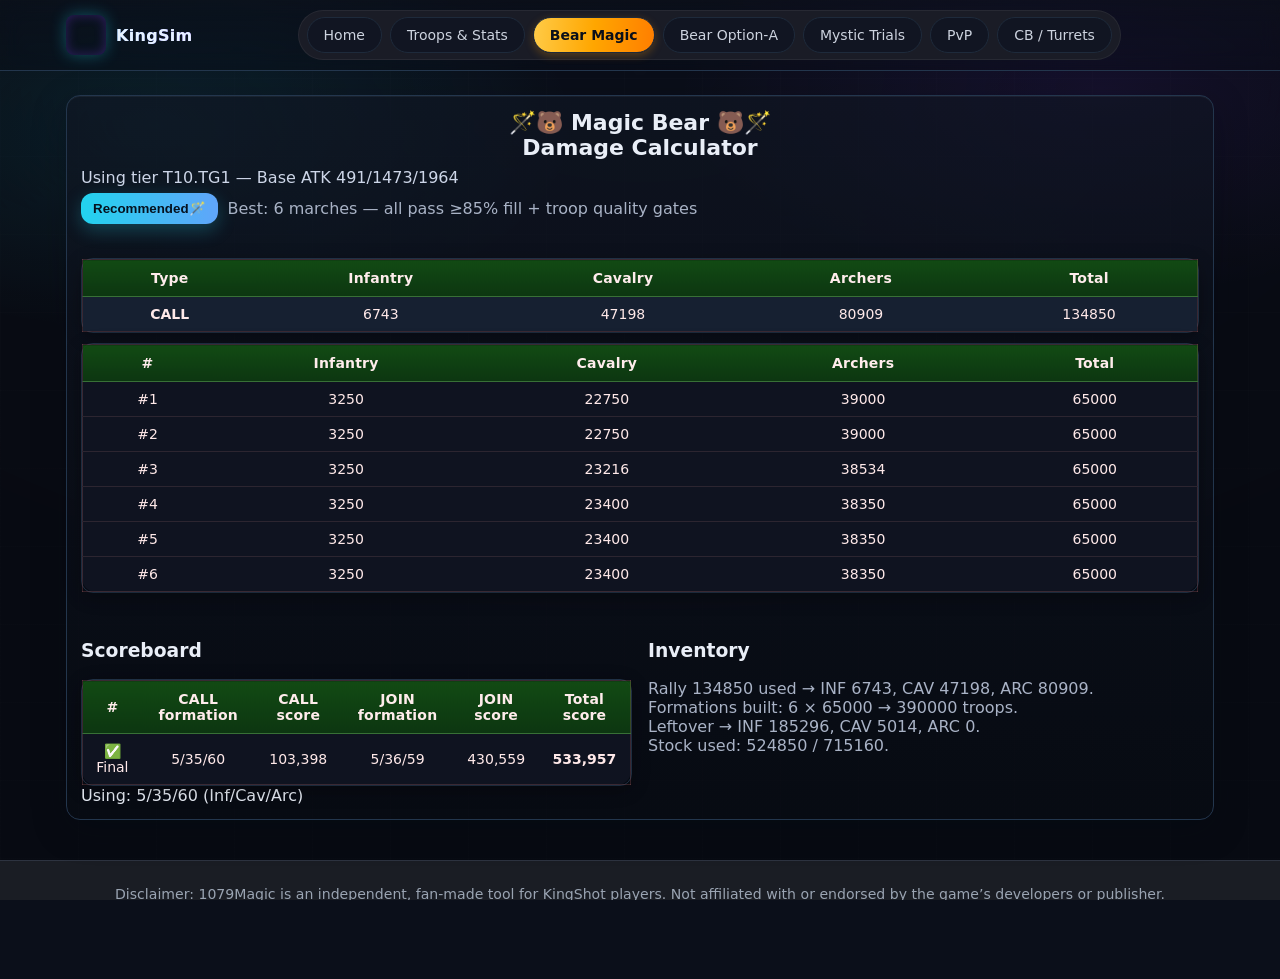
==== magic.html @ 732d382e "Add files via upload" ====
<!DOCTYPE html>
<html lang="en">
<head>
  <meta charset="utf-8" />
  <title>Bear Magic • KingSim</title>
  <meta name="viewport" content="width=device-width, initial-scale=1" />

  <!-- Base then Theme (order matters) -->
  <link rel="stylesheet" href="assets/styles.css" />
  <link rel="stylesheet" href="assets/theme-all.css" />
  <link rel="stylesheet" href="assets/mobile-all.css" />
  <link rel="stylesheet" href="assets/anim-all.css" />

  <script src="assets/fetch-shim.js"></script>


  <!-- Page‑scoped styling for Bear Magic -->
  <style>
    /* ===== Bear Magic page-scoped rules ===== */
    body.magic-page { background: var(--bg); color: var(--ink); }
    .container { max-width: 1180px; margin: 24px auto; padding: 0 16px; }
    .panel { margin-bottom: 16px; }
    .panel.panel-glass { padding: 14px; }

    .h2 { font-size: 22px; font-weight: 800; margin: 0 0 8px; }
    .muted { color: var(--muted); }

    /* --- Brighter tables, better readability --- */
    /* ===== MATCH OPTION‑A TABLE LOOK IN MAGIC ===== */

    /* Main table container */
    #callRallyTable table,
    #joinTableWrap table,
    #scoreboardTableWrap table {
      width: 100%;
      border-collapse: collapse;
      border: 1px solid rgba(255,140,140,0.18);
      border-radius: 14px;
      overflow: auto;
      table-layout: auto;
      box-shadow: 0 4px 18px rgba(0,0,0,.35);
    }

    /* Header row */
    #callRallyTable thead th,
    #joinTableWrap thead th,
    #scoreboardTableWrap thead th {
      text-align: center;
      padding: 10px;
      background: linear-gradient(180deg, rgba(18, 80, 18, 0.9), rgba(12, 60, 14, 0.85));
      color: #ffecec;
      font-weight: 800;
      font-size: 14px;
      letter-spacing: .2px;
      border-bottom: 1px solid rgba(179, 255, 160, 0.25);
    }

    /* Table body rows */
    #callRallyTable tbody td,
    #joinTableWrap tbody td,
    #scoreboardTableWrap tbody td {
      padding: 9px 10px;
      color: #ffe9e9;
      border-bottom: 1px solid rgba(255,160,160,.12);
      font-size: 14px;
    }

    /* Last row border cleanup */
    #callRallyTable tbody tr:last-child td,
    #joinTableWrap tbody tr:last-child td,
    #scoreboardTableWrap tbody tr:last-child td {
      border-bottom: 0;
    }

    /* Mobile adjustments */
    @media (max-width: 640px){
      #callRallyTable table,
      #joinTableWrap table,
      #scoreboardTableWrap table {
        table-layout: fixed;
        width: 100% !important;
      }

      #callRallyTable th, #callRallyTable td,
      #joinTableWrap th, #joinTableWrap td,
      #scoreboardTableWrap th, #scoreboardTableWrap td {
        padding: 6px 8px !important;
        font-size: 12px !important;
        word-wrap: break-word;
      }
    }
    #callRallyTable tbody tr:last-child td,
    #joinTableWrap tbody tr:last-child td,
    #scoreboardTableWrap tbody tr:last-child td { border-bottom: 0; }

    /* --- Desktop layout stays the same: two-column table zones --- */
    .grid-2 { display: grid; grid-template-columns: 1fr 1fr; gap: 16px; }
    @media (max-width: 980px) { .grid-2 { grid-template-columns: 1fr; } }

    /* --- MOBILE FIT: tables must fit the screen --- */
    /* On mobile, let tables truly fit, reduce font slightly, allow tighter cell padding */
    @media (max-width: 640px){
      .magic-page .panel.panel-glass{ padding: 12px; }
      .magic-page #callRallyTable table,
      .magic-page #joinTableWrap table,
      .magic-page #scoreboardTableWrap table{
        table-layout: fixed;     /* equalize columns so it fits */
        width: 100% !important;
      }
      .magic-page #callRallyTable th, .magic-page #callRallyTable td,
      .magic-page #joinTableWrap th, .magic-page #joinTableWrap td,
      .magic-page #scoreboardTableWrap th, .magic-page #scoreboardTableWrap td{
        padding: 6px 8px !important;
        font-size: 12px !important;
        word-wrap: break-word;
      }
    }

    /* --- REORDER on mobile: put "Using tier… + Recommended + No marches…" BELOW tables --- */
    /* We wrap the three logical blocks with ids: bm_topinfo, bm_tables, bm_bottom */
    .bm-flow { display: grid; gap: 14px; }
    @media (min-width: 981px){
      /* desktop — keep original order: topinfo → tables → bottom group */
      .bm-topinfo{ order: 1; }
      .bm-tables { order: 2; }
      .bm-bottom { order: 3; }
    }
    @media (max-width: 640px){
      /* mobile — place tables first, then info, then bottom group */
      .bm-tables { order: 1; }
      .bm-topinfo{ order: 2; }
      .bm-bottom { order: 3; }
    }

    /* --- Make the "Recommended" button look like primary compact if not already --- */
    #btnUseRecommended.btn, #btnUseRecommended{
      background: linear-gradient(90deg,#22d3ee,#60a5fa);
      color:#05121f; border:0; font-weight:600; padding:8px 12px; border-radius:12px;
      box-shadow:0 6px 18px rgba(34,211,238,.25);
      display:inline-flex; align-items:center; gap:8px;
    }
    #btnUseRecommended:hover{ filter:brightness(1.05); transform: translateY(-1px); }
    #btnUseRecommended:active{ transform: translateY(0); }

    /* subtle emphasis lines */
    .magic-subtle{ color:#cdd6e8; }
  </style>
</head>

<!-- Add page class for scoping -->
<body class="magic-page fx-preload">

  <!-- NAV -->
  <div class="nav">
    <div class="nav-inner">
      <a class="brand" href="index.html" aria-label="KingSim Home">
        <span class="brand-badge"></span>KingSim
      </a>
      <div class="nav-links">
        <a href="index.html">Home</a>
        <a href="troops.html">Troops &amp; Stats</a>
        <a href="magic.html" data-tab="magic" onclick="window.runBearMagic && window.runBearMagic();">Bear Magic</a>
        <a href="optiona.html">Bear Option‑A</a>
        <a href="mystic.html">Mystic Trials</a>
        <a href="pvp.html">PvP</a>
        <a href="cb.html">CB / Turrets</a>
      </div>
      <!-- mobile-only CTA cluster; hidden on desktop via your theme CSS -->
      <div class="nav-ctas">
        <a class="btn-primary--compact" href="troops.html">Add Troops</a>
        <!-- .nav-toggle is injected by theme-all.js on mobile -->
      </div>
    </div>
  </div>

  <div class="container">
    <section class="panel panel-glass fx-enter;">
        <h2 class="h2" style="text-align: center;">🪄🐻 Magic Bear 🐻🪄<br>Damage Calculator</h2>
        <span id="bm_status" class="muted">Loading…</span>


      <!-- Hidden inputs & validation nodes that app1.js expects -->
      <div id="bm_hidden_host" style="display:none">
        <!-- (unchanged: all your hidden inputs/selects go here) -->
        <input id="inf_atk" value="481.6" /><div id="err_inf_atk"></div>
        <input id="inf_let" value="284.4" /><div id="err_inf_let"></div>
        <input id="cav_atk" value="501.3" /><div id="err_cav_atk"></div>
        <input id="cav_let" value="325.4" /><div id="err_cav_let"></div>
        <input id="arc_atk" value="509.9" /><div id="err_arc_atk"></div>
        <input id="arc_let" value="479.7" /><div id="err_arc_let"></div>

        <select id="troopTier">
          <option value="T6">T6</option><option value="T9">T9</option><option value="T10">T10</option>
          <option value="T10.TG1" selected>T10.TG1</option><option value="T10.TG2">T10.TG2</option>
          <option value="T10.TG3">T10.TG3</option><option value="T10.TG4">T10.TG4</option><option value="T10.TG5">T10.TG5</option>
        </select>
        <div id="err_troopTier"></div>

        <input id="stockInf" value="211539" /><div id="err_stockInf"></div>
        <input id="stockCav" value="191128" /><div id="err_stockCav"></div>
        <input id="stockArc" value="312493" /><div id="err_stockArc"></div>

        <input id="rallySize" value="134850" /><div id="err_rallySize"></div>
        <input id="marchSize" value="65000" /><div id="err_marchSize"></div>
        <input id="numFormations" value="6" /><div id="err_numFormations"></div>

        <div id="validationSummary"></div>
        <ul id="validationList"></ul>
        <div id="bm_auto_hidden_stash"></div>
      </div>

      <!-- ===== MAGIC CONTENT FLOW ===== -->
      <div class="bm-flow">

        <!-- (A) TOP INFO (we’ll move this under tables on mobile via CSS order) -->
        <div id="bm_topinfo" class="bm-topinfo">
          <div class="magic-subtle" id="selectedTierNote" style="margin-bottom:6px">
            <!-- e.g., Using tier T10.TG2 — Base ATK 515/1546/2062 -->
          </div>
          <div style="display:flex; gap:10px; align-items:center; flex-wrap:wrap">
            <button id="btnUseRecommended" class="btn" type="button">Recommended🪄</button>
            <div id="recommendedDisplay" class="muted"></div>
          </div>
          <div id="bm_qualityNote" class="muted" style="margin-top:6px">
            <!-- e.g., No marches pass quality gates — showing 6 as entered -->
          </div>
        </div>

        <!-- (B) TABLES (call / join) -->
        <div id="bm_tables" class="bm-tables">
          <div class="grid" style="margin-top:14px">
            <div>
              <div id="callRallyTable" class="table-glass" style="margin-top:10px"></div>
              <div id="joinTableWrap" class="table-glass" style="margin-top:10px"></div>
            </div>
          </div>
        </div>

        <!-- (C) BOTTOM (scoreboard + inventory) -->
        <div id="bm_bottom" class="bm-bottom">
          <div class="grid-2" style="margin-top:14px">
            <div>
              <h3>Scoreboard</h3>
              <div id="scoreboardTableWrap" class="table-glass"></div>
            </div>
            <div>
              <h3>Inventory</h3>
              <div id="inventoryReadout" class="muted" style="white-space:pre-line"></div>
            </div>
          </div>
        </div>

      </div>
      <!-- ===== end MAGIC CONTENT FLOW ===== -->

      <input id="hiddenLastMode" type="hidden" value="magic12" />
      <input id="hiddenBestFractions" type="hidden" value="" />
    </section>
  </div>

  <!-- Engines + state loader -->
  <script src="app1.js"></script>
  <script src="assets/state-sync.js"></script>

  <!-- Self-healing & autorun (unchanged logic) -->
  <script>
    (function(){
      'use strict';
      const INPUT_IDS = ['inf_atk','inf_let','cav_atk','cav_let','arc_atk','arc_let',
        'troopTier','stockInf','stockCav','stockArc','rallySize','marchSize','numFormations'];
      const VALIDATION_IDS = ['validationSummary','validationList',
        'err_inf_atk','err_inf_let','err_cav_atk','err_cav_let','err_arc_atk','err_arc_let',
        'err_troopTier','err_stockInf','err_stockCav','err_stockArc','err_rallySize','err_marchSize','err_numFormations'];
      const VISIBLE_IDS = ['selectedTierNote','fractionReadout','callRallyTable','recommendedDisplay',
        'joinTableWrap','scoreboardTableWrap','inventoryReadout','bm_qualityNote',
        'hiddenLastMode','hiddenBestFractions','btnUseRecommended'];

      function ensureHost(){
        let host = document.getElementById('bm_hidden_host');
        if (!host){ host = document.createElement('div'); host.id='bm_hidden_host'; host.style.display='none'; document.body.appendChild(host); }
        let stash = document.getElementById('bm_auto_hidden_stash');
        if (!stash){ stash = document.createElement('div'); stash.id='bm_auto_hidden_stash'; stash.style.display='none'; host.appendChild(stash); }
        return { stash };
      }
      function createHiddenInput(id){ const el = document.createElement('input'); el.type='text'; el.id=id; el.style.display='none'; return el; }
      function createVisibleContainer(id){ const el = document.createElement('div'); el.id=id; return el; }

      // Self‑healing getElementById
      (function installSelfHealingGetEl(){
        const orig = document.getElementById.bind(document);
        const { stash } = ensureHost();
        document.getElementById = function(id){
          let el = orig(id);
          if (!el){
            if (VISIBLE_IDS.includes(id)) {
              el = createVisibleContainer(id);
              (document.querySelector('.container .panel') || document.body).appendChild(el);
            } else {
              if (id === 'troopTier') {
                const sel = document.createElement('select'); sel.id=id; sel.style.display='none';
                ['T6','T9','T10','T10.TG1','T10.TG2','T10.TG3','T10.TG4','T10.TG5'].forEach(v=>{
                  const o=document.createElement('option'); o.value=v; o.textContent=v; if(v==='T10.TG1') o.selected=true; sel.appendChild(o);
                });
                el = sel;
              } else {
                el = createHiddenInput(id);
              }
              stash.appendChild(el);
            }
          }
          return el;
        };
      })();

      function run(){
        const s = document.getElementById('bm_status');
        try{
          const { stash } = ensureHost();
          [...INPUT_IDS, ...VALIDATION_IDS].forEach(id=>{
            if (!document.getElementById(id)) stash.appendChild(createHiddenInput(id));
          });
          VISIBLE_IDS.forEach(id=>{
            if (!document.getElementById(id)) {
              (document.querySelector('.container .panel') || document.body)
                .appendChild(createVisibleContainer(id));
          }});

          // Load Troops & Stats
          if (window.KingState && typeof KingState.load === 'function') KingState.load();

          // Initialize & compute
          if (window.Magic && typeof Magic.init === 'function') Magic.init();
          if (window.Magic && typeof Magic.compute === 'function') Magic.compute('magic12');

          if (s){ s.textContent=''; s.className=''; }
        }catch(err){
          console.error('[Bear Magic] failed:', err);
          if (s){ s.textContent = 'Error: ' + (err?.message||err); s.style.color='#ef4444'; }
        }
      }

      if (document.readyState === 'loading') document.addEventListener('DOMContentLoaded', run);
      else run();
      window.runBearMagic = run;
    })();
  </script>




  <!-- GLOBAL JS -->
  <script src="assets/theme-all.js"></script>
  <script src="assets/anim-all.js"></script>
  <script src="assets/mobile-all.js"></script>
  <script src="assets/state-sync.js"></script>

  <!-- PAGE-SPECIFIC JS -->
  <script src="assets/magic.js"></script>
  <!-- FOOTER AUTO-INSERT -->
  <script src="assets/footer.js"></script>
</body>
</html>
---- assets/styles.css ----
:root{
  --bg:#0b0e15;
  --panel:#121826cc;
  --text:#e8eaed;
  --muted:#a8b3c7;
  --accent:#22d3ee;
  --accent2:#7c3aed;
  --border:#243244;
  --ok:#10b981;
  --danger:#ef4444;

  /* form controls */
  --field-bg:#0f172a;
  --field-bd:#243244;
  --field-bd-focus:#2f435c;
}

*{ box-sizing:border-box }

html,body{ height:100% }
body{
  margin:0;
  font-family: ui-sans-serif,system-ui,-apple-system,Segoe UI,Roboto,Helvetica,Arial;
  color:var(--text);
  background:
   radial-gradient(1200px 600px at 15% -10%, #111b2a 0%, transparent 60%),
   radial-gradient(900px 500px at 110% 10%, #0d0b1a 0%, transparent 60%),
   linear-gradient(180deg, #070910 0%, #0b0e15 100%);
  overflow-x:hidden;
}

a{ color: var(--accent); text-decoration:none }
a:hover{ filter:brightness(1.08) }

.nav{ position: sticky; top:0; z-index:50; backdrop-filter: blur(8px);
  background: linear-gradient(180deg,#0f1420cc,#0b0e15cc); border-bottom:1px solid #1e2a3b; }
.nav-inner{ max-width:1260px; margin:auto; padding:12px 16px; display:flex; align-items:center; gap:16px }
.brand{ display:flex; align-items:center; gap:12px; font-weight:800; letter-spacing:.3px;
  background: linear-gradient(90deg, #22d3ee 0%, #7c3aed 100%); -webkit-background-clip: text; background-clip:text; color:transparent; }
.brand-badge{ width:34px; height:34px; border-radius:8px;
  background: radial-gradient(240% 140% at 10% 20%, #22d3ee, #7c3aed 60%, #0ea5e9);
  box-shadow: 0 0 16px #22d3ee55, inset 0 0 12px #7c3aed55; }
.nav-links{ display:flex; gap:12px; flex-wrap:wrap; }
.nav-links a{ color:#c8d0dd; padding:8px 12px; border-radius:8px; border:1px solid #1e2a3b; background:#0d1220aa; }
.nav-links a:hover{ border-color:#2d3c52; color:#ffffff }

.container{ max-width:1260px; margin:auto; padding:18px 16px 60px }
.panel{
  background: var(--panel);
  border:1px solid var(--border);
  border-radius:14px;
  box-shadow: 0 4px 40px rgba(34,211,238,.05), inset 0 1px 0 rgba(255,255,255,.04);
  padding:22px; margin-bottom:22px;
}

.h2{ font-size:1.35rem; margin:0 0 12px 0 }
.grid-2{ display:grid; grid-template-columns:1fr 1fr; gap:18px }
.grid-3{ display:grid; grid-template-columns:repeat(3, 1fr); gap:18px }
@media (max-width:880px){ .grid-2, .grid-3{ grid-template-columns:1fr } }

/* Pretty inputs across the site */
label{ display:block; color:var(--muted); margin:6px 0 6px }
input, select, textarea{
  width:100%; padding:11px 12px; border-radius:10px;
  border:1px solid var(--field-bd); background:var(--field-bg); color:var(--text);
  font-size:15px; outline:none; transition: border-color .15s, box-shadow .15s, background .15s;
}
input:focus, select:focus, textarea:focus{
  border-color:var(--field-bd-focus);
  box-shadow: 0 0 0 3px rgba(34,211,238,.12);
  background: #111b2f;
}

.btn{ padding:10px 14px; border-radius:10px; border:1px solid #2a3750; background:#0f172a; color:#c7d0df; cursor:pointer }
.btn:hover{ border-color:#334764; color:#e5ecf7 }
.btn-ok{ background:linear-gradient(90deg,#059669,#10b981); border:0; color:white }
.btn-ok:hover{ filter:brightness(1.05) }

/* Simple table */
table{ width:100%; border-collapse:collapse; background:#0f1320; border:1px solid #223046; border-radius:10px; overflow:hidden }
th,td{ padding:10px 12px; border-bottom:1px solid #223046; text-align:center }
th:first-child, td:first-child{ text-align:center }
tr:last-child td{ border-bottom:0 }

/* Hide Option‑A plot (functionality stays) when present */
#ternaryPlot{ display:none !important; }

/* Small success/info badges */
.badge-done{ color:#10b981; font-weight:700 }
.badge-info{ color:#93c5fd; font-weight:700 }

/* ==========================================
   LEGACY NEUTRALIZER for hero (final override)
   - prevents floats/widths/positions from older CSS
   ========================================== */
@media (min-width: 1100px){
  /* kill legacy floats/positions that can shove things around */
  .scene-hero .hero-left,
  .scene-hero .hero-center,
  .scene-hero .hero-right,
  .scene-hero .headline,
  .scene-hero .stats,
  .scene-hero .glass-slab{
    float: none !important;
    position: static !important;
    max-width: none !important;
    margin-left: 0 !important;
    margin-right: 0 !important;
  }

  /* if an old flex rule centered the middle area, neutralize it */
  .scene-hero .hero-center{ display: block !important; }

  /* make sure the hero grid itself controls spacing */
  .scene-hero .hero-grid{
    margin: 0 auto !important;
    padding: 0 16px !important;   /* keep your 1180 rail gutters */
    max-width: 1180px !important;
    box-sizing: border-box !important;
  }
}


/* =========================================================
   Header neutralizer (prevents legacy layout from interfering)
   ========================================================= */

/* Prevent old floats/inline or margins changing header controls */
.nav .nav-inner .nav-ctas,
.nav .nav-inner .nav-ctas a.btn-primary--compact,
.nav .nav-toggle{
  float: none !important;
  position: static !important;
  margin: 0 !important;
}

/* Header neutralizer: prevent legacy floats/margins from fighting the cluster */
.nav .nav-inner .nav-ctas,
.nav .nav-inner .nav-ctas a.btn-primary--compact,
.nav .nav-inner .nav-ctas .nav-toggle{
  float:none !important;
  position:static !important;
  margin:0 !important;
}

/* Stop legacy Troops header rules from centering the cluster */
@media (max-width:640px){
  .nav .nav-inner{ justify-content: flex-start !important; }
  .nav .nav-ctas{ margin-left: auto !important; }
}
---- assets/theme-all.css ----
/* ===== KINGSim Shared Theme (all pages) ===== */
:root{
  --bg:#0b0f1a;
  --ink:#e9eef7;
  --muted:#a9b3c6;
  --line:#223148;
  --silver-top:#f1f3f6; --silver-mid:#a6a9af; --silver-bot:#5f636a;
  --gold-top:#ffcb47; --gold-mid:#ffa600; --gold-bot:#ff7e00;
}

/* Background layers – darkened by ~20% */
.bg{ position:fixed; inset:0; z-index:-3; pointer-events:none }
.bg.bg-image{
  background-image:url("https://png.pngtree.com/thumb_back/fw800/background/20250916/pngtree-futuristic-ai-technology-background-with-machine-learning-visualization-and-robotic-design-image_19364985.webp");
  background-size:cover; background-position:center;
  filter: brightness(0.65) saturate(1.05) contrast(1.03);
  opacity:.50;
  mix-blend-mode: normal;
}

/* Metallic headings */
.silver{
  background: linear-gradient(to bottom,var(--silver-top),var(--silver-mid),var(--silver-bot));
  -webkit-background-clip:text; background-clip:text; color:transparent;
}
.gold{
  background: linear-gradient(to bottom,var(--gold-top),var(--gold-mid),var(--gold-bot));
  -webkit-background-clip:text; background-clip:text; color:transparent;
}

/* Glass panel baseline */
.panel-glass{
  background: linear-gradient(180deg, rgba(16,22,35,.64), rgba(9,12,20,.58));
  border:1px solid #23364d; border-radius:14px;
  box-shadow: 0 10px 34px rgba(4,10,18,.28), inset 0 1px 0 rgba(255,255,255,.05);
}

/* NAV + pill links */
.nav{
  backdrop-filter: blur(10px) saturate(120%);
  background: linear-gradient(180deg, rgba(12,16,26,.55), rgba(9,12,20,.40));
  border-bottom:1px solid #23364d;
}
.nav .nav-inner{ max-width:1180px; margin:auto; padding:10px 16px; display:flex; align-items:center; gap:16px }
.nav .brand{ display:flex; align-items:center; gap:10px; font-weight:800; color:#e6f2ff; text-decoration:none }
.nav .brand-badge{ 
  width:40px; 
  height:40px; 
  border-radius:8px; 
  background: url("C:\\Users\\hadzisejdice\\Downloads\\1079future-main\\signiture.jpg") center/cover no-repeat;
  box-shadow: radial-gradient(160% 140% at 20% 20%, #22d3ee, #7c3aed 60%, #60a5fa) 
}
.nav .nav-links{
  background:#1a1c26;
  border:1px solid rgba(255,255,255,.06);
  border-radius:40px;
  padding:6px 8px;
  display:flex; gap:6px; flex-wrap:wrap;
}
.nav .nav-links a{
  padding:9px 18px; border-radius:28px; font-size:14px; color:#cdd3df; text-decoration:none;
  transition: color .12s ease, background-color .12s ease, border-color .12s ease, box-shadow .12s ease;
  position:relative; overflow:hidden;
}
.nav .nav-links a:hover{ color:#fff }
.nav .nav-links a.is-active{
  background: linear-gradient(95deg,#ffcb47,#ffa600,#ff7e00);
  color:#0a0f1a; font-weight:800; box-shadow:0 3px 8px rgba(255,157,0,.25);
}

/* Buttons (instant hover) */
.btn-ok,.btn-primary{
  padding:8px 20px; border-radius:12px; border:0;
  background: linear-gradient(90deg,#22d3ee,#60a5fa); color:#05121f; font-weight:600; text-decoration:none;
  box-shadow:0 6px 18px rgba(34,211,238,.25);
  transition: filter .12s ease, box-shadow .12s ease;
  position:relative; overflow:hidden;
}
.btn,.btn-secondary,.btn-outline{
  padding:6px 20px; border-radius:12px; background:#0c1424cc; color:#dce8fb; text-decoration:none;
  border:1px solid #2a3f5a; transition: color .12s ease, border-color .12s ease, box-shadow .12s ease;
  position:relative; overflow:hidden;
}
.btn-primary:hover{ filter:brightness(1.15) }
.btn-secondary:hover,.btn-outline:hover{ border-color:#3b5f86; color:#fff }

/* Tables baseline */
.table-glass{
  background:linear-gradient(180deg, rgba(12,18,30,.35), rgba(10,16,28,.30));
  border:1px solid #23364d; border-radius:12px;
}

/* Ripple */
.ripple { position:absolute; border-radius:50%; transform:scale(0); background: rgba(255,255,255,.35); pointer-events:none; animation: ripple .6s ease-out forwards; mix-blend-mode: screen }
@keyframes ripple { to { transform: scale(12); opacity:0 } }

/* --- Site‑wide Background Layers --- */
.site-bg, .site-bg > span{
  position: fixed;
  inset: 0;
  z-index: -3;
  pointer-events: none;
}

/* Base image (global) */
.site-bg .bg-image{
  background-image:url("https://png.pngtree.com/thumb_back/fw800/background/20250916/pngtree-futuristic-ai-technology-background-with-machine-learning-visualization-and-robotic-design-image_19364985.webp");
  background-size: cover;
  background-position: center;
  filter: brightness(0.65) saturate(1.05) contrast(1.03);
  opacity: .50;
}

/* Aurora layer */
.site-bg .fx-aurora{
  mix-blend-mode: screen;
  background:
    radial-gradient(55vw 38vh at 12% 14%, rgba(34,211,238,.12), transparent 60%),
    radial-gradient(55vw 38vh at 86% 10%, rgba(124,58,237,.12), transparent 60%);
  animation: aurora 18s ease-in-out infinite alternate;
  z-index: -2;
}

/* Fine grid */
.site-bg .fx-grid{
  z-index:-1;
  background-image:
    linear-gradient(rgba(255,255,255,.035) 1px, transparent 1px),
    linear-gradient(90deg, rgba(255,255,255,.035) 1px, transparent 1px);
  background-size: 78px 78px, 78px 78px;
  opacity: .28;
}

/* Soft vignette */
.site-bg .fx-vignette{
  z-index:-1;
  background: radial-gradient(1200px 640px at 50% 8%, rgba(0,0,0,.00), rgba(0,0,0,.22) 55%, rgba(0,0,0,.30) 100%);
}

@media (prefers-reduced-motion: reduce){
  .site-bg .fx-aurora{ animation:none !important; }
}
@keyframes aurora{ 0%{transform:translateY(0)} 100%{transform:translateY(-2vh)} }

/* ===== Adaptive nav (toggle on the right) ===== */
.nav{ z-index:100; }

.nav-toggle{
  display:none; align-items:center; justify-content:center; gap:6px;
  height:38px; padding:0 10px; margin-left:8px;
  border-radius:10px; border:1px solid #2a3f5a; background:#0c1424cc; color:#dce8fb;
}

/* Phones show toggle */
@media (max-width:640px){ .nav-toggle{ display:inline-flex; } }

/* Desktop: inline pills */
@media (min-width: 641px){
  .nav .nav-links{
    display:flex; gap:8px; flex-wrap:wrap; align-items:center; justify-content: center;
    background:#1a1c26; border:1px solid rgba(255,255,255,.06);
    border-radius:40px; padding:6px 8px; margin:0 auto;
  }
  .nav .nav-links a{ padding:9px 16px; border-radius:28px; font-size:14px; }
  .nav-toggle{ margin-left:auto }
}

/* Phones: popover nav */
@media (max-width: 640px){
  .nav .nav-links{
    position:absolute;
    left:12px; right:12px;
    top: calc((var(--navH, 56px)) + 6px);
    display:grid; grid-template-columns: repeat(auto-fit, minmax(120px, 1fr));
    gap:8px; padding:10px;
    border-radius:16px;
    background: linear-gradient(180deg, rgba(16,22,35,.90), rgba(9,12,20,.90));
    border:1px solid #23364d;
    box-shadow: 0 18px 50px rgba(0,0,0,.35), 0 2px 0 rgba(255,255,255,.06) inset;
    backdrop-filter: blur(12px) saturate(120%);
    max-height: 52vh;
    overflow-y:auto;
    transform: scale(.98) translateY(-4px);
    opacity:0; pointer-events:none; visibility:hidden;
    transition: transform .16s ease, opacity .16s ease, visibility .16s linear;
  }
  .nav .nav-links.is-open{
    transform: scale(1) translateY(0);
    opacity:1; pointer-events:auto; visibility:visible;
  }
  .nav .nav-links a{ padding:10px 12px; border-radius:24px; font-size:14px; text-align:center; }
  body.nav-open .site-bg{ filter:brightness(.92); }
}

/* Narrow devices */
@media (max-width:360px){
  .nav .nav-links{ grid-template-columns:1fr 1fr; }
  .nav .nav-links a{ font-size:13px; padding:9px 10px; }
}

/* First‑load pulse for menu toggle */
body.fx-ready:not(.nav-seen) .nav-toggle{
  box-shadow: 0 0 0 0 rgba(255,165,0,.35);
  animation: pulseGlow 1.8s ease-out 2;
}
@keyframes pulseGlow{
  0%{ box-shadow:0 0 0 0 rgba(255,165,0,.35) }
  70%{ box-shadow:0 0 0 12px rgba(255,165,0,0) }
  100%{ box-shadow:0 0 0 0 rgba(255,165,0,0) }
}

/* Header layout */
.nav .nav-inner{ display:flex; align-items:center; gap:12px; }
@media (min-width:641px){
  .nav .nav-links{ margin:0 auto; }
  .nav-toggle{ margin-left:auto; position:static; transform:none; }
}

/* Phones: toggle positioned absolutely */
.nav{ position:relative }
@media (max-width: 640px){
  .nav-toggle{
    position:absolute; right:12px; top:50%; transform:translateY(-50%);
    margin:0 !important; z-index:2;
  }
  .nav .brand{ padding-right:2px; }
  .nav .nav-links{ margin:0 auto; }
}

/* Desktop: centered pills */
@media (min-width:641px){
  .nav .nav-inner{ display:flex; align-items:center; gap:12px; }
  .nav .nav-links{ margin:0 auto; }
  .nav-toggle{ margin-left:auto; position:static; transform:none; }
}

/* Header CTA compact */
.btn-primary--compact{
  background: linear-gradient(90deg,#22d3ee,#60a5fa);
  color:#05121f;
  border:0;
  font-weight:600;
  padding:8px 12px;
  border-radius:12px;
  box-shadow:0 6px 18px rgba(34,211,238,.25);
  display:inline-block;
  width:auto;
  transition: filter .12s ease, box-shadow .12s ease, transform .12s ease;
}
.btn-primary--compact:hover{ filter:brightness(1.05); transform:translateY(-1px); }
.btn-primary--compact:active{ transform:translateY(0); }

/* CTA alignment */
.nav .nav-inner .nav-ctas,
.nav .nav-inner .nav-ctas a.btn-primary--compact,
.nav .nav-inner .nav-ctas .nav-toggle{
  height:38px; line-height:38px; display:inline-flex; align-items:center; justify-content:center;
  padding:0 12px; border-radius:10px; font-size:14px; font-weight:800; box-sizing:border-box; margin:0;
}
.nav .nav-inner .nav-ctas .nav-toggle svg{
  width:18px; height:18px; flex:0 0 18px; margin-right:6px;
}
.nav .nav-inner .nav-ctas .nav-toggle .label{ font-size:14px; line-height:1; }
.nav .nav-inner .nav-ctas a.btn-primary--compact + .nav-toggle,
.nav .nav-inner .nav-toggle + a.btn-primary--compact{
  margin-left:8px;
}

/* Optional equal width */
.nav .nav-inner .nav-ctas a.btn-primary--compact,
.nav .nav-inner .nav-ctas .nav-toggle{
  min-width:112px;
}

/* Mobile : show cluster */
@media (max-width:640px){
  .nav .nav-inner .nav-ctas{
    display:flex !important;
    align-items:center !important;
    gap:8px !important;
    margin-left:auto !important;
  }
}
@media (min-width:641px){
  .nav .nav-inner .nav-ctas{ display:none !important; }
  .nav .nav-toggle{ display:none !important; }
}

/* Cleanup legacy floats */
.nav .nav-inner .nav-ctas,
.nav .nav-inner .nav-ctas a.btn-primary--compact,
.nav .nav-inner .nav-ctas .nav-toggle{
  float:none !important; position:static !important; margin:0 !important;
}

/* === FINAL mobile overrides === */
@media (max-width:640px){
  .nav-toggle{
    position:static !important; right:auto !important; top:auto !important; transform:none !important;
  }
  .nav .nav-inner{ justify-content:flex-start !important; padding-inline:12px !important; }
  .nav .nav-links{ flex:1 1 auto !important; min-width:0 !important; }
}

/* Desktop hide cluster */
@media (min-width:641px){
  .nav .nav-inner .nav-ctas{ display:none !important; }
  .nav .nav-toggle{ display:none !important; }
}

/* Defensive scroll guards */
html, body{ overflow-x:hidden; }
.panel.panel-glass, .feature-strip, .feature.card{ box-sizing:border-box; }

/* ===== FINAL PATCH: Mobile Menu Position Fix ===== */
@media (max-width: 640px){

  /* Reset ALL broken legacy rules */
  .nav-toggle {
    position: static !important;
    right: 0 !important;
    left: auto !important;
    top: auto !important;
    transform: none !important;
    margin: 0 !important;
  }

  .nav .nav-inner {
    display: flex !important;
    align-items: center !important;
    justify-content: space-between !important;
    padding: 8px 12px !important;
  }

  /* Brand on left, pills hidden, cluster on right */
  .nav .brand { flex: 0 0 auto !important; }

  /* Force nav-ctas to right side */
  .nav .nav-ctas {
    display: flex !important;
    flex-direction: row !important;
    align-items: center !important;
    gap: 8px !important;
    margin-left: auto !important;
    margin-right: 0 !important;
    flex-shrink: 0 !important;
    order: 2 !important;
  }

  /* Pills row stays centered logically but collapses on mobile */
  .nav .nav-links {
    flex: 1 1 auto !important;
    min-width: 0;
    order: 1 !important;
  }
}

/* Desktop/tablet: hide Add Troops/cluster */
@media (min-width: 641px){
  .nav .nav-ctas {
    display: none !important;
  }
}

/* Scroll Button */
.scroll-helper {
  position: fixed;
  right: 28px;
  bottom: 28px;
  padding: 12px 18px;
  background: rgba(0,0,0,0.65);
  color: #7dd3fc;
  border: 1px solid #234;
  border-radius: 10px;
  font-size: 18px;
  z-index: 9999;
  cursor: pointer;
  user-select: none;
  transition: background .25s ease, color .25s ease, transform .2s ease;
}

.scroll-helper:hover {
  background: rgba(0,0,0,0.85);
  color: #a5f3fc;
  transform: translateY(-2px);
}

.scroll-helper .scroll-arrows {
  display: block;
  font-size: 26px;
  text-align: center;
  line-height: 20px;
  margin-top: 3px;
}

/* Remove old scroll-hint system if present */
.scroll-hint,
.scroll-hint.is-up,
.scroll-hint .arrow {
  display: none !important;
}

.page-optiona .container {
    max-width: 1180px !important;
    margin: 0 auto !important;
    padding: 0 16px !important;
}


.container {
    max-width: 1180px !important;
    margin-left: auto !important;
    margin-right: auto !important;
    padding-left: 16px !important;
    padding-right: 16px !important;
}
---- assets/mobile-all.css ----
/* assets/mobile-all.css — mobile-first compaction & usability tweaks */

/* Base: small screens first (applies up to 820px) */
@media (max-width: 820px){
  /* Body baseline */
  :root{
    --padX: 12px;
    --gapS: 10px;
    --gapM: 12px;
    --fieldH: 38px;
    --radius: 10px;
  }
  body{ background: var(--bg); color: var(--ink); scroll-behavior:smooth; }

  /* Container & panels */
  .container{ max-width: 100%; padding: 0 var(--padX); margin: 18px auto; }
  .panel{ margin-bottom: var(--gapM); }
  .panel.panel-glass{ padding: 12px; border-radius: var(--radius); }

  /* Headings & text */
  .h2{ font-size: 18px; margin: 0 0 6px; }
  h3{ font-size: 16px; margin: 4px 0 6px; }
  h4{ font-size: 14px; margin: 4px 0; }
  .muted{ font-size: 13px; }

  /* Nav: sticky, scrollable pills, compact gap */
  .nav{ position: sticky; top: 0; z-index: 100; }
  .nav .nav-inner{ padding: 8px var(--padX); gap: 10px; }
  .brand-badge{ width: 24px; height: 24px; border-radius: 7px; }
  .nav .nav-links{
    overflow-x: auto; white-space: nowrap;
    scrollbar-width: thin; gap: 6px; padding: 4px 6px;
    scroll-snap-type: x proximity;
    /* fade edges hint */
    -webkit-mask-image: linear-gradient(90deg, transparent 0, #000 12px, #000 calc(100% - 12px), transparent 100%);
    mask-image: linear-gradient(90deg, transparent 0, #000 12px, #000 calc(100% - 12px), transparent 100%);
  }
  .nav .nav-links a{
    padding: 8px 12px; font-size: 13px; border-radius: 24px; scroll-snap-align:start;
  }

  /* Grids collapse & tighter gaps */
  .grid-2{ display:grid; grid-template-columns: 1fr; gap: var(--gapM); }
  .grid-3{ display:grid; grid-template-columns: 1fr; gap: var(--gapS); }

  /* Inputs & selects */
  label{ display:block; margin: 6px 0 4px; font-size: 13px; color:#cdd6e8; }
  input[type="number"], input[type="text"], select, textarea{
    width: 100%; min-height: var(--fieldH);
    padding: 8px 10px; font-size: 14px; border-radius: var(--radius);
    border: 1px solid #2a3f5a; background:#0c1424cc; color:#e9eef7;
  }
  input:focus, select:focus, textarea:focus{
    border-color:#3b5f86; box-shadow:0 0 0 3px rgba(59,95,134,.25);
  }

  /* Buttons (compact, immediate hover) */
  .btn, .btn-ok, .btn-primary, .btn-secondary, .btn-outline, .btn-pill{
    min-height: var(--fieldH); padding: 8px 12px; font-size: 14px; border-radius: var(--radius);
    transition: transform .12s ease, filter .12s ease, box-shadow .12s ease, color .12s ease, border-color .12s ease !important;
  }
  .btn:hover, .btn-ok:hover, .btn-primary:hover, .btn-secondary:hover, .btn-outline:hover, .btn-pill:hover{ transform: translateY(-1px); }
  .btn:active, .btn-ok:active, .btn-primary:active, .btn-secondary:active, .btn-outline:active, .btn-pill:active{ transform: translateY(0); filter: brightness(.98); }

  /* Import / Dropzone cards stack nicely */
  .dropzone{
    flex-direction: column; align-items: flex-start; gap: 8px;
    padding: 10px; border-radius: var(--radius);
  }
  .dz-hint{ font-size: 12px; }

  /* Table responsiveness: wrap & sticky header */
  .table-scroll{
    overflow-x: auto; -webkit-overflow-scrolling: touch; text-align: center;
    padding-bottom: 6px; margin: 6px -2px 0 0;
  }
  .table-scroll::-webkit-scrollbar{ height: 6px; }
  .table-scroll::-webkit-scrollbar-thumb{ background: rgba(180,200,230,.25); border-radius: 999px; }
  table{ min-width: 112px; } /* keep columns readable; wrapper will scroll */
  thead th{
    position: sticky; top: calc(var(--navH, 56px) + 6px);
    background: rgba(12,16,26,.8); backdrop-filter: blur(4px);
    z-index: 1;
    top: 0 !important;
  }

  /* Background layers softer on mobile (perf) */
  .site-bg .bg-image{ filter: brightness(.82) saturate(1.02) contrast(1.02); opacity: .82; }
  .site-bg .fx-aurora{ animation-duration: 14s; }
}

/* Very narrow phones */
@media (max-width: 420px){
  .nav .brand{ font-size: 14px; }
  .nav .nav-links a{ padding: 7px 10px; font-size: 12px; }
  .h2{ font-size: 17px; }
  h3{ font-size: 15px; }
  input, select, textarea{ font-size: 12px; }
}

/* Helper: if a table is wrapped, ensure inner table takes full height context for sticky */
.table-scroll table{ display: table; width: 100%; }

/* ===== Troops mobile layout ===== */
@media (max-width:820px){
  /* 3 compact stat columns (Inf / Cav / Arc) on mid/large phones */
  .grid-3.grid-stats{ grid-template-columns: repeat(3, minmax(0,1fr)); gap:10px; }
  .grid-3.grid-stats input{ font-size:12px; padding:7px 9px; }
}
@media (max-width:480px){
  /* Very small devices: 2 columns to stay readable */
  .grid-3.grid-stats{ grid-template-columns: repeat(3, minmax(0,1fr)); }
}

/* Keep two columns for amounts / formation on most phones */
@media (max-width:820px){
  .grid-2.grid-tro{ grid-template-columns: 1fr 1fr; gap:12px; }
}
@media (max-width:360px){
  .grid-2.grid-tro{ grid-template-columns: 1fr; }
}

/* ===== Magic + Option‑A tables compact ===== */
@media (max-width:820px){
  .table-scroll{ margin: 0px 0px 0px; padding: 10px 0px 0px; }
  .table-scroll table{ min-width: 120px; } /* was 640; tighter but readable */
  .table-scroll th, .table-scroll td{ padding: 6px 8px !important; font-size: 14px !important; text-align: center; }
  .table-scroll thead th{ position: sticky; top: calc(var(--navH,56px) + 6px); z-index: 1; top: 0 !important; }
}
@media (max-width:420px){
  .table-scroll table{ min-width: 120px; }
  .table-scroll th, .table-scroll td{ padding: 5px 7px !important; font-size: 14px !important; text-align: center;}
}
@media (max-width:820px){
  #opt_fractionReadout, #opt_inventoryReadout{ font-size: 12px; }
}

/* ===== Header CTA visibility (mobile only) ===== */
@media (max-width: 640px){
  /* Ensure the small CTA cluster is visible and placed at the right end */
  .nav .nav-inner .nav-ctas{
    display: flex !important;
    align-items: center;
    gap: 8px;
    margin-left: auto;
  }
}
@media (min-width: 641px){
  /* Hide Add Troops + Menu on desktop/tablet */
  .nav .nav-inner .nav-ctas{
    display: none !important;
  }
}

/* ===== Mobile: align Add Troops + Menu as identical buttons ===== */
@media (max-width: 640px){
  .nav .nav-inner .nav-ctas a.btn-primary--compact,
  .nav .nav-inner .nav-ctas .nav-toggle{
    height: var(--fieldH, 38px);
    min-width: 112px; /* make both the same width; adjust if needed */
    padding: 0 12px;
    display: inline-flex;
    align-items: center;
    justify-content: center;
    border-radius: var(--radius, 10px);
    font-size: 14px; font-weight: 800; line-height: 1;
    box-sizing: border-box; margin: 0;
  }
  .nav .nav-inner .nav-ctas .nav-toggle svg{
    width: 18px; height: 18px; flex: 0 0 18px; margin-right: 6px;
  }
  .nav .nav-inner .nav-ctas .nav-toggle .label{ font-size: 14px; line-height: 1; }
}

/* ===== header CTAs visible only on mobile ===== */
@media (max-width: 640px){
  /* make sure the cluster is visible on phones */
  .nav .nav-inner .nav-ctas{
    display: flex !important;
    align-items: center;
    gap: 8px;
    margin-left: auto;
  }
}
/* hard-hide on tablet/desktop no matter WHERE the toggle lives */
@media (min-width: 641px){
  .nav .nav-inner .nav-ctas{ display: none !important; }
  .nav .nav-toggle,
  .nav .nav-inner > .nav-toggle,
  header .nav-toggle,
  button.nav-toggle,
  [aria-controls="site-menu"].nav-toggle{
    display: none !important;
  }
}

/* mobile: align Add Troops + Menu identically */
@media (max-width: 640px){
  .nav .nav-inner .nav-ctas a.btn-primary--compact,
  .nav .nav-inner .nav-ctas .nav-toggle{
    height: var(--fieldH, 38px);
    min-width: 112px; /* remove if you prefer shrink-to-text */
    padding: 0 12px;
    display: inline-flex; align-items: center; justify-content: center;
    border-radius: var(--radius, 10px);
    font-size: 14px; font-weight: 800; line-height: 1;
    box-sizing: border-box; margin: 0;
  }
  .nav .nav-inner .nav-ctas .nav-toggle svg{
    width: 18px; height: 18px; flex: 0 0 18px; margin-right: 6px;
  }
  .nav .nav-inner .nav-ctas .nav-toggle .label{ font-size: 14px; line-height: 1; }
}
---- assets/anim-all.css ----
/* assets/anim-all.css — entrance + table + input animations (site-wide) */

/* Respect reduced-motion */
@media (prefers-reduced-motion: reduce){
  * { animation: none !important; transition: none !important; scroll-behavior: auto !important; }
}

/* Page entrance */
body.fx-preload { opacity: 0; }
body.fx-ready {
  opacity: 1;
  transition: opacity .35s ease;
}

/* Nav entrance */
.nav.fx-enter {
  transform: translateY(-10px);
  opacity: 0;
}
body.fx-ready .nav.fx-enter {
  transform: translateY(0);
  opacity: 1;
  transition: transform .35s ease, opacity .35s ease;
}

/* Panels: slide-up + fade-in */
.panel.fx-enter {
  transform: translateY(14px);
  opacity: 0;
}
body.fx-ready .panel.fx-enter {
  transform: translateY(0);
  opacity: 1;
  transition: transform .45s cubic-bezier(.2,.9,.2,1), opacity .45s ease;
}

/* Stagger helper (JS sets --i) */
.panel.fx-enter {
  transition-delay: calc(var(--i, 0) * 65ms);
}

/* Subtle glass shimmer (optional) */
.panel.fx-shine::after{
  content:"";
  position:absolute;
  inset:0;
  pointer-events:none;
  background: linear-gradient(105deg, transparent 0%, rgba(255,255,255,.06) 45%, transparent 80%);
  transform: translateX(-120%);
  animation: fx-sweep 2.2s ease-in-out 1;
  opacity: .0;
}
body.fx-ready .panel.fx-shine::after{
  opacity: .65;
}
@keyframes fx-sweep{
  0%   { transform: translateX(-120%); }
  60%  { transform: translateX(120%); }
  100% { transform: translateX(120%); }
}

/* Inputs: pop-in + focus neon */
input.fx-enter, select.fx-enter, textarea.fx-enter {
  transform: translateY(8px);
  opacity: 0;
}
body.fx-ready input.fx-enter,
body.fx-ready select.fx-enter,
body.fx-ready textarea.fx-enter {
  transform: translateY(0);
  opacity: 1;
  transition: transform .35s ease, opacity .35s ease;
  transition-delay: calc(var(--i, 0) * 25ms);
}

/* Better focus glow that matches the theme */
input:focus, select:focus, textarea:focus{
  box-shadow: 0 0 0 3px rgba(34,211,238,.18) !important;
  border-color: rgba(59,130,246,.65) !important;
}

/* Table animations (applies to dynamically created tables) */
table.fx-table {
  transform: translateY(10px);
  opacity: 0;
}
body.fx-ready table.fx-table{
  transform: translateY(0);
  opacity: 1;
  transition: transform .35s ease, opacity .35s ease;
}

/* Row stagger: JS adds --ri per row */
table.fx-table tbody tr{
  opacity: 0;
  transform: translateY(8px);
}
body.fx-ready table.fx-table tbody tr.fx-row-in{
  opacity: 1;
  transform: translateY(0);
  transition: transform .35s ease, opacity .35s ease;
  transition-delay: calc(var(--ri, 0) * 45ms);
}

/* Subtle highlight sweep across newly-rendered tables */
table.fx-table.fx-sheen::after{
  content:"";
  position:absolute;
  inset:0;
  pointer-events:none;
  background: linear-gradient(90deg, transparent 0%, rgba(34,211,238,.08) 45%, transparent 75%);
  transform: translateX(-120%);
  animation: fx-table-sheen 1.4s ease-out 1;
}
@keyframes fx-table-sheen{
  0% { transform: translateX(-120%); }
  100%{ transform: translateX(120%); }
}

/* Make sure table pseudo element positions correctly */
table.fx-table{ position: relative; overflow: hidden; border-radius: 12px; }

/* Buttons: instant hover + micro lift */
.btn, .btn-ok, .btn-primary, .btn-secondary, .btn-outline, .btn-pill, .nav .nav-links a{
  transition: transform .12s ease, filter .12s ease, box-shadow .12s ease, border-color .12s ease, color .12s ease !important;
}
.btn:hover, .btn-ok:hover, .btn-primary:hover, .btn-secondary:hover, .btn-outline:hover, .btn-pill:hover, .nav .nav-links a:hover{
  transform: translateY(-1px);
}

/* Click micro “press” */
.btn:active, .btn-ok:active, .btn-primary:active, .btn-secondary:active, .btn-outline:active, .btn-pill:active, .nav .nav-links a:active{
  transform: translateY(0);
  filter: brightness(0.98);
}
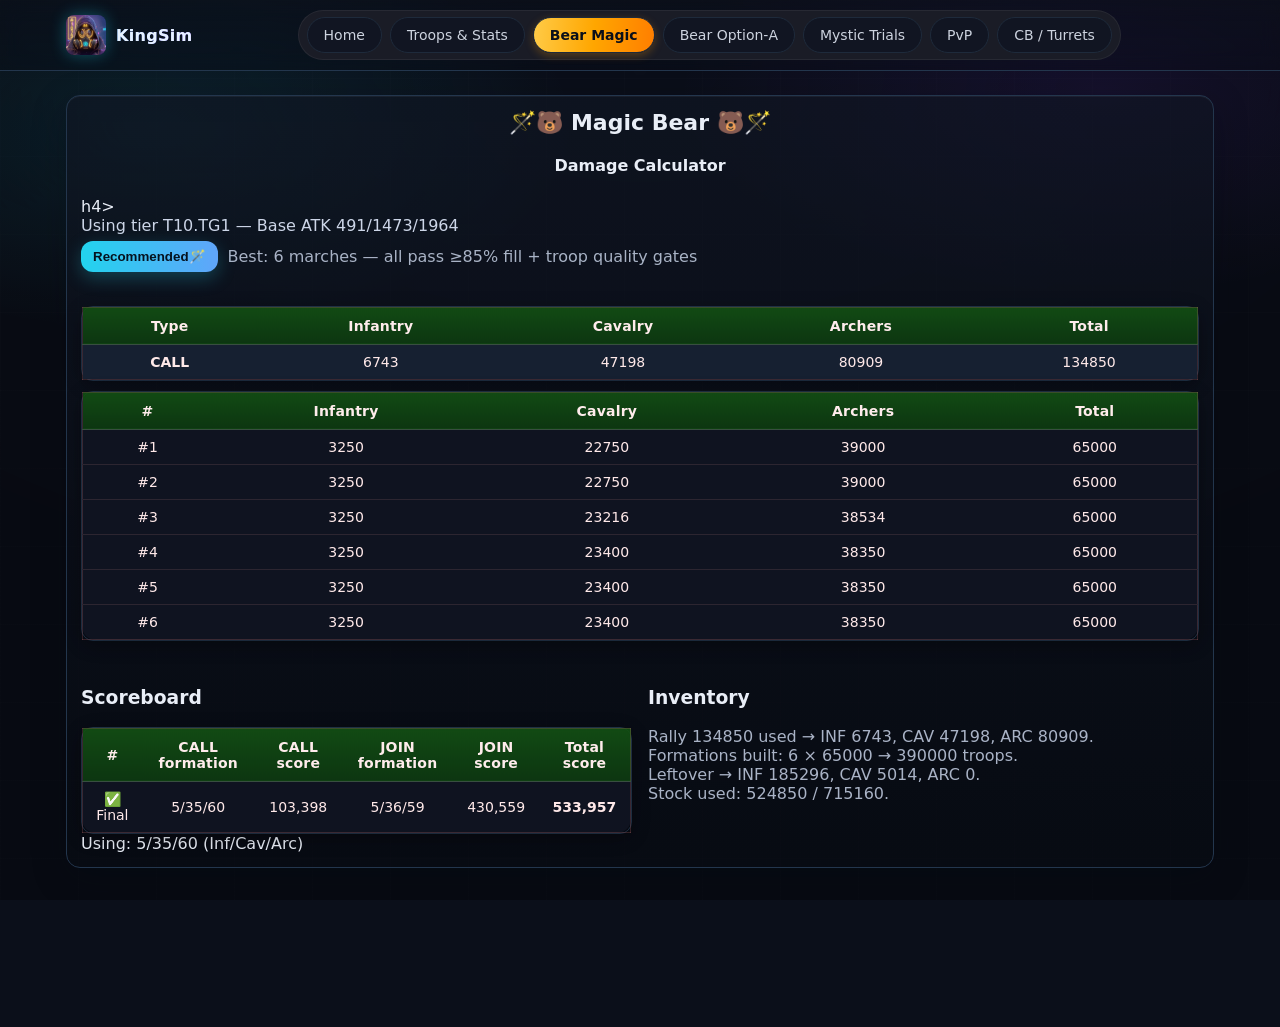
==== commit 447c0745: "Update magic.html" ====
--- a/magic.html
+++ b/magic.html
@@ -176,7 +176,8 @@
 
   <div class="container">
     <section class="panel panel-glass fx-enter;">
-        <h2 class="h2" style="text-align: center;">🪄🐻 Magic Bear 🐻🪄<br>Damage Calculator</h2>
+        <h2 class="h2" style="text-align: center;">🪄🐻 Magic Bear 🐻🪄</h2> 
+        <h4 class="h4" style="text-align: center;">Damage Calculator</h4>h4>
         <span id="bm_status" class="muted">Loading…</span>
 
 
@@ -360,4 +361,4 @@
   <!-- FOOTER AUTO-INSERT -->
   <script src="assets/footer.js"></script>
 </body>
-</html>+</html>
--- a/assets/theme-all.css
+++ b/assets/theme-all.css
@@ -47,7 +47,7 @@
   width:40px; 
   height:40px; 
   border-radius:8px; 
-  background: url("C:\\Users\\hadzisejdice\\Downloads\\1079future-main\\signiture.jpg") center/cover no-repeat;
+  background: url("signiture.jpg") center/cover no-repeat;
   box-shadow: radial-gradient(160% 140% at 20% 20%, #22d3ee, #7c3aed 60%, #60a5fa) 
 }
 .nav .nav-links{
